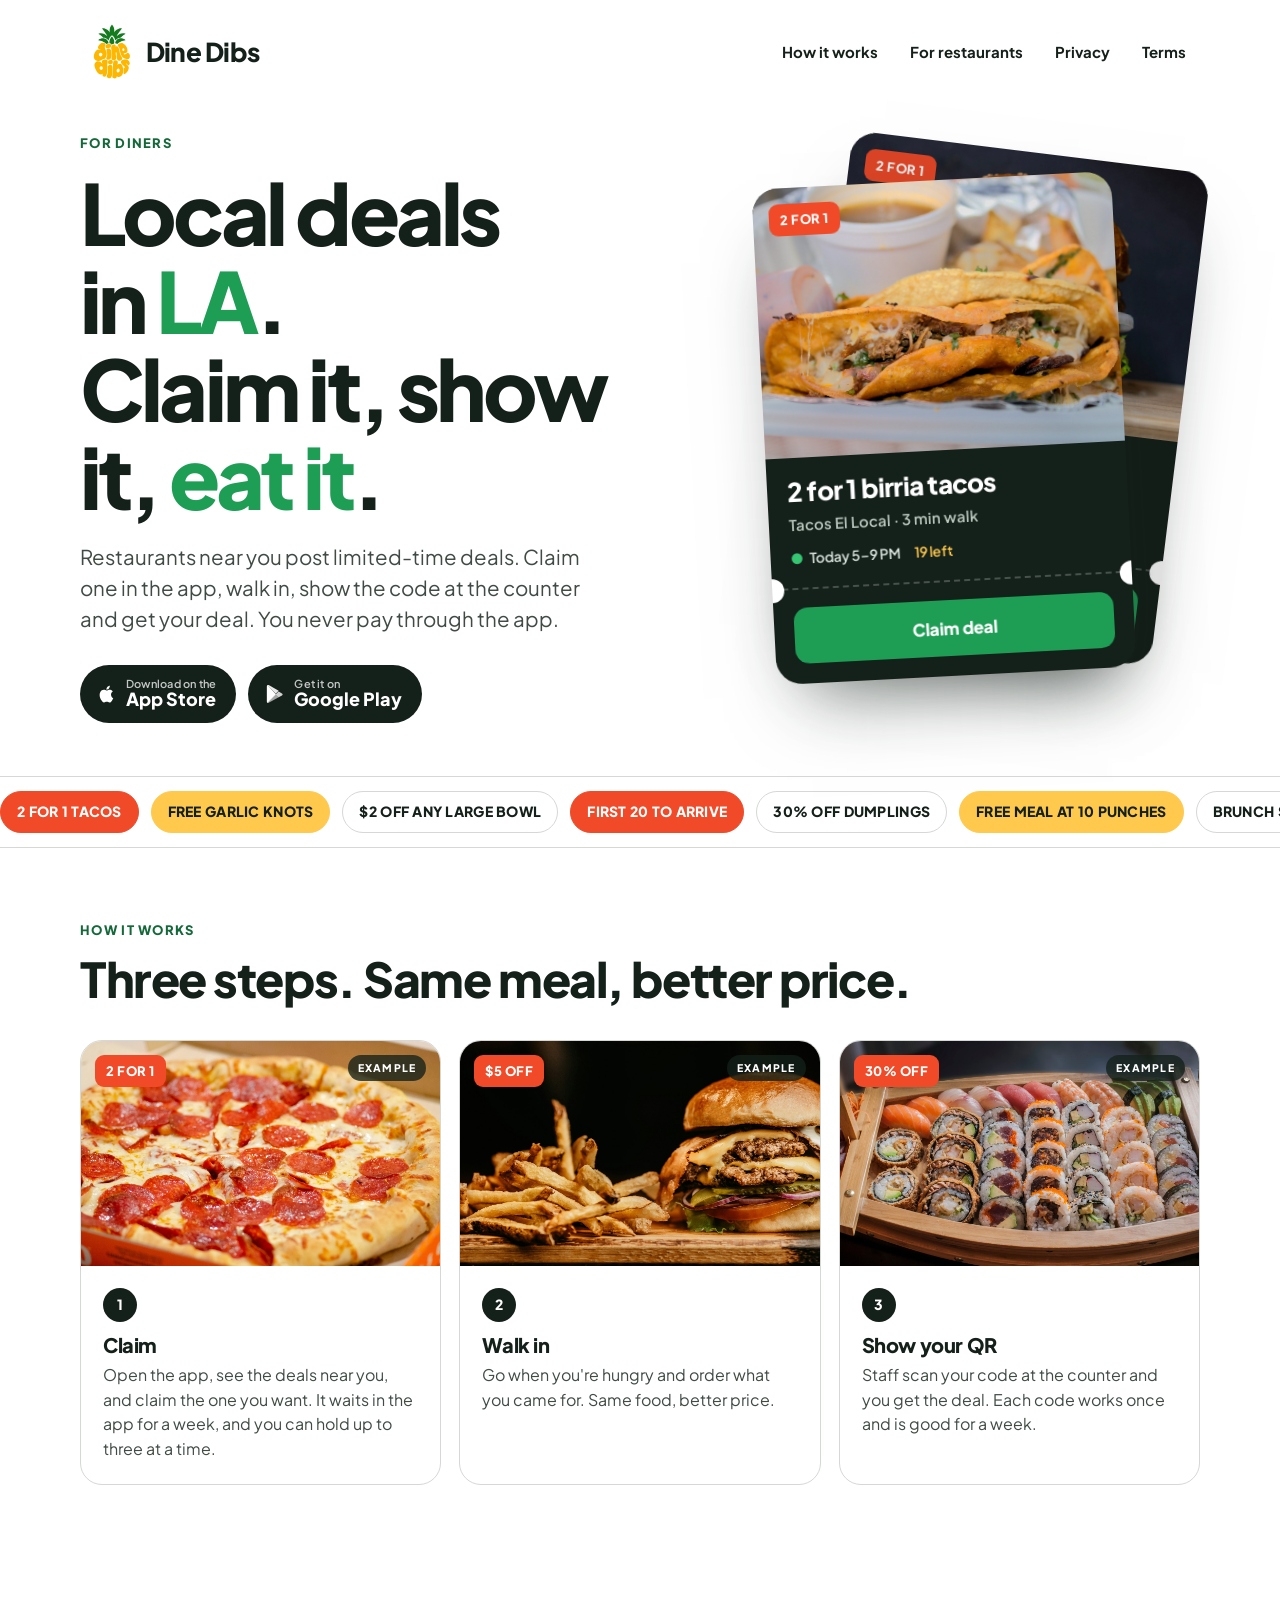
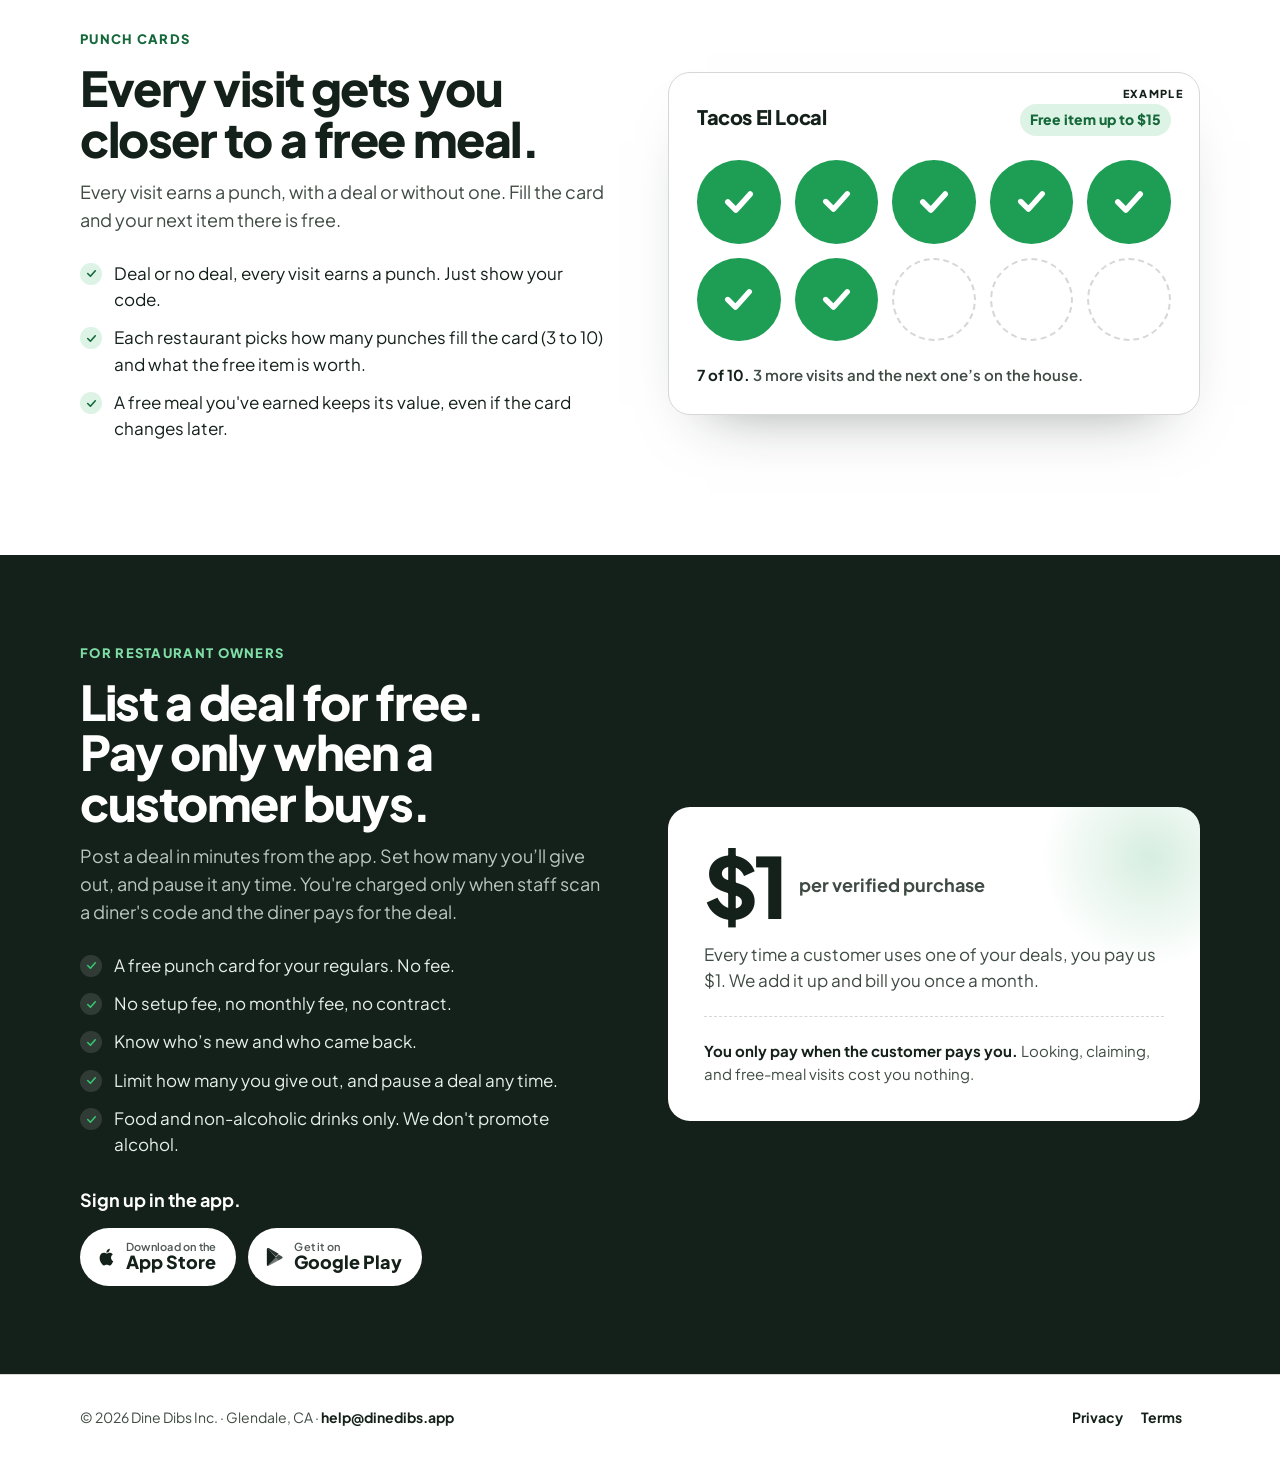
==== index.html @ c394973e "Site from dinedibs/dinedibs@e1b4da8" ====
<!doctype html>
<html lang="en">
<head>
<meta charset="utf-8">
<meta name="viewport" content="width=device-width, initial-scale=1">
<title>Dine Dibs · Local deals in Glendale</title>
<meta name="description" content="Dine Dibs shows limited-time deals from restaurants near you in Glendale, CA. Claim one, walk in, show your QR code. Free for diners; restaurants pay $1 per verified purchase.">
<link rel="icon" href="favicon.png" type="image/png">
<link rel="icon" href="dinedibs.svg" type="image/svg+xml">
<meta property="og:title" content="Dine Dibs · Local deals in Glendale">
<meta property="og:description" content="Claim it. Show it. Eat it. Local restaurant deals in Glendale, CA.">
<meta property="og:url" content="https://dinedibs.app/">
<meta property="og:image" content="https://dinedibs.app/img/birria-tacos.jpg">
<link rel="preconnect" href="https://fonts.googleapis.com">
<link rel="preconnect" href="https://fonts.gstatic.com" crossorigin>
<link rel="stylesheet" href="https://fonts.googleapis.com/css2?family=Plus+Jakarta+Sans:wght@400;600;700;800&display=swap">
<link rel="stylesheet" href="style.css">
</head>
<body>
<header class="wrap top">
  <a class="logo" href="/"><img src="dinedibs.svg" alt="" width="64" height="64">Dine Dibs</a>
  <nav class="nav">
    <a href="#how">How it works</a>
    <a href="#restaurants">For restaurants</a>
    <a href="privacy.html" class="legal-link">Privacy</a>
    <a href="terms.html" class="legal-link">Terms</a>
  </nav>
</header>

<main>
  <section class="wrap hero">
    <div>
      <div class="eyebrow">For diners</div>
      <h1>Local deals in <span class="la">LA</span>.<br><span class="tag">Claim it, show it, <span class="la">eat it</span>.</span></h1>
      <p class="lede">Restaurants near you post limited-time deals. Claim one in the app, walk in, show the code at the counter and get your deal. You never pay through the app.</p>
      <div class="cta">
        <!-- TODO: point these at the App Store and Google Play listings once they are live. -->
        <a class="btn dark store" href="#" aria-label="Download on the App Store"><svg viewBox="0 0 24 24" width="22" height="22" fill="currentColor" aria-hidden="true"><path d="M16.37 12.7c0-2.3 1.88-3.4 1.97-3.46-1.07-1.57-2.74-1.78-3.33-1.8-1.42-.15-2.77.83-3.49.83-.72 0-1.83-.81-3-.79-1.55.02-2.97.9-3.77 2.28-1.61 2.79-.41 6.92 1.16 9.19.77 1.11 1.68 2.36 2.87 2.31 1.15-.05 1.59-.75 2.98-.75s1.78.75 3 .72c1.24-.02 2.03-1.13 2.79-2.25.88-1.29 1.24-2.54 1.26-2.6-.03-.01-2.42-.93-2.44-3.68zM14.08 5.95c.63-.77 1.06-1.84.94-2.9-.91.04-2.02.61-2.67 1.37-.58.68-1.1 1.77-.96 2.81 1.02.08 2.05-.52 2.69-1.28z"/></svg><span><small>Download on the</small>App Store</span></a>
        <a class="btn dark store" href="#" aria-label="Get it on Google Play"><svg viewBox="0 0 24 24" width="22" height="22" fill="currentColor" aria-hidden="true"><path d="M3.6 2.4c-.3.3-.5.8-.5 1.4v16.4c0 .6.2 1.1.5 1.4l.1.1 9.2-9.2v-.2L3.7 2.3l-.1.1z"/><path d="M15.9 15.6l-3.1-3.1v-.2l3.1-3.1.1.1 3.6 2.1c1 .6 1 1.5 0 2.1l-3.6 2.1h-.1z" opacity=".8"/><path d="M16 15.5l-3.2-3.2-9.2 9.2c.3.4.9.4 1.5.1L16 15.5z" opacity=".6"/><path d="M16 8.5L5.1 2.3c-.6-.3-1.2-.3-1.5.1l9.2 9.2L16 8.5z" opacity=".9"/></svg><span><small>Get it on</small>Google Play</span></a>
      </div>
    </div>

    <div class="stack" aria-hidden="true">
      <div class="ticket back">
        <div class="art"><img src="img/burger-tall.jpg" alt=""><span class="badge">2 FOR 1</span></div>
        <div class="body">
          <div class="title">2 for 1 burgers</div>
          <div class="sub">The Burger Spot · 1 min walk</div>
          <div class="meta"><span class="live">Until 3 PM</span></div>
        </div>
        <div class="tear"></div>
        <span class="claim">Claim deal</span>
      </div>
      <div class="ticket front">
        <div class="art"><img src="img/birria-tacos.jpg" alt=""><span class="badge">2 FOR 1</span></div>
        <div class="body">
          <div class="title">2 for 1 birria tacos</div>
          <div class="sub">Tacos El Local · 3 min walk</div>
          <div class="meta"><span class="live">Today 5–9 PM</span><span class="left">19 left</span></div>
        </div>
        <div class="tear"></div>
        <span class="claim">Claim deal</span>
      </div>
    </div>
  </section>

  <div class="marquee" aria-hidden="true">
    <div class="track">
      <div class="set"><span class="hot">2 FOR 1 TACOS</span><span class="free">FREE GARLIC KNOTS</span><span>$2 OFF ANY LARGE BOWL</span><span class="hot">FIRST 20 TO ARRIVE</span><span>30% OFF DUMPLINGS</span><span class="free">FREE MEAL AT 10 PUNCHES</span><span>BRUNCH SPECIAL, 11–2</span><span class="hot">$5 OFF STEAK FRITES</span></div>
      <div class="set" aria-hidden="true"><span class="hot">2 FOR 1 TACOS</span><span class="free">FREE GARLIC KNOTS</span><span>$2 OFF ANY LARGE BOWL</span><span class="hot">FIRST 20 TO ARRIVE</span><span>30% OFF DUMPLINGS</span><span class="free">FREE MEAL AT 10 PUNCHES</span><span>BRUNCH SPECIAL, 11–2</span><span class="hot">$5 OFF STEAK FRITES</span></div>
      <div class="set" aria-hidden="true"><span class="hot">2 FOR 1 TACOS</span><span class="free">FREE GARLIC KNOTS</span><span>$2 OFF ANY LARGE BOWL</span><span class="hot">FIRST 20 TO ARRIVE</span><span>30% OFF DUMPLINGS</span><span class="free">FREE MEAL AT 10 PUNCHES</span><span>BRUNCH SPECIAL, 11–2</span><span class="hot">$5 OFF STEAK FRITES</span></div>
      <div class="set" aria-hidden="true"><span class="hot">2 FOR 1 TACOS</span><span class="free">FREE GARLIC KNOTS</span><span>$2 OFF ANY LARGE BOWL</span><span class="hot">FIRST 20 TO ARRIVE</span><span>30% OFF DUMPLINGS</span><span class="free">FREE MEAL AT 10 PUNCHES</span><span>BRUNCH SPECIAL, 11–2</span><span class="hot">$5 OFF STEAK FRITES</span></div>
      <div class="set" aria-hidden="true"><span class="hot">2 FOR 1 TACOS</span><span class="free">FREE GARLIC KNOTS</span><span>$2 OFF ANY LARGE BOWL</span><span class="hot">FIRST 20 TO ARRIVE</span><span>30% OFF DUMPLINGS</span><span class="free">FREE MEAL AT 10 PUNCHES</span><span>BRUNCH SPECIAL, 11–2</span><span class="hot">$5 OFF STEAK FRITES</span></div>
      <div class="set" aria-hidden="true"><span class="hot">2 FOR 1 TACOS</span><span class="free">FREE GARLIC KNOTS</span><span>$2 OFF ANY LARGE BOWL</span><span class="hot">FIRST 20 TO ARRIVE</span><span>30% OFF DUMPLINGS</span><span class="free">FREE MEAL AT 10 PUNCHES</span><span>BRUNCH SPECIAL, 11–2</span><span class="hot">$5 OFF STEAK FRITES</span></div>
    </div>
  </div>

  <section id="how">
    <div class="wrap">
      <div class="eyebrow">How it works</div>
      <h2>Three steps. Same meal, better price.</h2>
      <div class="steps">
        <div class="step"><div class="art"><img src="img/pizza-pepperoni.jpg" alt="Pepperoni pizza"><span class="badge">2 FOR 1</span><span class="example">Example</span></div><div class="in"><span class="n">1</span><h3>Claim</h3><p>Open the app, see the deals near you, and claim the one you want. It waits in the app for a week, and you can hold up to three at a time.</p></div></div>
        <div class="step"><div class="art"><img src="img/burger-fries.jpg" alt="Double cheeseburger and fries"><span class="badge">$5 OFF</span><span class="example">Example</span></div><div class="in"><span class="n">2</span><h3>Walk in</h3><p>Go when you're hungry and order what you came for. Same food, better price.</p></div></div>
        <div class="step"><div class="art"><img src="img/sushi-boat.jpg" alt="Sushi boat"><span class="badge">30% OFF</span><span class="example">Example</span></div><div class="in"><span class="n">3</span><h3>Show your QR</h3><p>Staff scan your code at the counter and you get the deal. Each code works once and is good for a week.</p></div></div>
      </div>
    </div>
  </section>

  <section>
    <div class="wrap split">
      <div>
        <div class="eyebrow">Punch cards</div>
        <h2>Every visit gets you closer to a free meal.</h2>
        <p class="sub">Every visit earns a punch, with a deal or without one. Fill the card and your next item there is free.</p>
        <ul class="facts">
          <li>Deal or no deal, every visit earns a punch. Just show your code.</li>
          <li>Each restaurant picks how many punches fill the card (3 to 10) and what the free item is worth.</li>
          <li>A free meal you've earned keeps its value, even if the card changes later.</li>
        </ul>
      </div>
      <div class="card" aria-hidden="true">
        <div class="example">Example</div>
        <div class="head"><span class="name">Tacos El Local</span><span class="val">Free item up to $15</span></div>
        <div class="dots"><i class="on"></i><i class="on"></i><i class="on"></i><i class="on"></i><i class="on"></i><i class="on"></i><i class="on"></i><i></i><i></i><i></i></div>
        <div class="foot"><b>7 of 10.</b> 3 more visits and the next one’s on the house.</div>
      </div>
    </div>
  </section>

  <section id="restaurants" class="biz">
    <div class="wrap split">
      <div>
        <div class="eyebrow">For restaurant owners</div>
        <h2>List a deal for free. Pay only when a customer buys.</h2>
        <p class="sub">Post a deal in minutes from the app. Set how many you’ll give out, and pause it any time. You're charged only when staff scan a diner's code and the diner pays for the deal.</p>
        <ul class="facts">
          <li>A free punch card for your regulars. No fee.</li>
          <li>No setup fee, no monthly fee, no contract.</li>
          <li>Know who’s new and who came back.</li>
          <li>Limit how many you give out, and pause a deal any time.</li>
          <li>Food and non-alcoholic drinks only. We don't promote alcohol.</li>
        </ul>
        <p class="sub" style="margin-top:28px;font-weight:700;color:#fff">Sign up in the app.</p>
        <div class="cta" style="margin-top:14px;display:flex;gap:12px;flex-wrap:wrap">
          <!-- TODO: same store links as the hero once the listings are live. -->
          <a class="btn store light" href="#" aria-label="Download on the App Store"><svg viewBox="0 0 24 24" width="22" height="22" fill="currentColor" aria-hidden="true"><path d="M16.37 12.7c0-2.3 1.88-3.4 1.97-3.46-1.07-1.57-2.74-1.78-3.33-1.8-1.42-.15-2.77.83-3.49.83-.72 0-1.83-.81-3-.79-1.55.02-2.97.9-3.77 2.28-1.61 2.79-.41 6.92 1.16 9.19.77 1.11 1.68 2.36 2.87 2.31 1.15-.05 1.59-.75 2.98-.75s1.78.75 3 .72c1.24-.02 2.03-1.13 2.79-2.25.88-1.29 1.24-2.54 1.26-2.6-.03-.01-2.42-.93-2.44-3.68zM14.08 5.95c.63-.77 1.06-1.84.94-2.9-.91.04-2.02.61-2.67 1.37-.58.68-1.1 1.77-.96 2.81 1.02.08 2.05-.52 2.69-1.28z"/></svg><span><small>Download on the</small>App Store</span></a>
          <a class="btn store light" href="#" aria-label="Get it on Google Play"><svg viewBox="0 0 24 24" width="22" height="22" fill="currentColor" aria-hidden="true"><path d="M3.6 2.4c-.3.3-.5.8-.5 1.4v16.4c0 .6.2 1.1.5 1.4l.1.1 9.2-9.2v-.2L3.7 2.3l-.1.1z"/><path d="M15.9 15.6l-3.1-3.1v-.2l3.1-3.1.1.1 3.6 2.1c1 .6 1 1.5 0 2.1l-3.6 2.1h-.1z" opacity=".8"/><path d="M16 15.5l-3.2-3.2-9.2 9.2c.3.4.9.4 1.5.1L16 15.5z" opacity=".6"/><path d="M16 8.5L5.1 2.3c-.6-.3-1.2-.3-1.5.1l9.2 9.2L16 8.5z" opacity=".9"/></svg><span><small>Get it on</small>Google Play</span></a>
        </div>
      </div>
      <div class="price">
        <div class="big"><span>$1</span><small>per verified purchase</small></div>
        <p>Every time a customer uses one of your deals, you pay us $1. We add it up and bill you once a month.</p>
        <div class="free"><b>You only pay when the customer pays you.</b> Looking, claiming, and free-meal visits cost you nothing.</div>
      </div>
    </div>
  </section>
</main>

<footer>
  <div class="wrap row">
    <div>© 2026 Dine Dibs Inc. · Glendale, CA · <a href="mailto:help@dinedibs.app" style="margin:0">help@dinedibs.app</a></div>
    <div><a href="privacy.html">Privacy</a><a href="terms.html">Terms</a></div>
  </div>
</footer>
</body>
</html>
---- style.css ----
/* Dine Dibs website. Same tokens as the app (prototype.html): green brand, mint background, Plus Jakarta Sans.
   Signature pieces from the app: the dark deal ticket with its tear line, and punch dots. */
:root {
  --bg: #FFFFFF; --card: #FFFFFF; --ink: #14201A; --muted: #3F4B44; --line: #D5D8D5;
  --tint: #F1F2F1; --brand: #1E9E55; --brand-deep: #167A41; --brand-soft: #DDF3E5; --brand-text: #14683A;
  --coral: #F04A28; --yellow: #FFC94D; --dark: #14201A; --dark-2: #1D2B23;
  --radius: 22px;
  --font: "Plus Jakarta Sans", system-ui, -apple-system, "Segoe UI", Roboto, sans-serif;
}
* { box-sizing: border-box; }
html { color-scheme: light; scroll-behavior: smooth; overflow-x: clip; }
body { margin: 0; background: var(--bg); color: var(--ink); font-family: var(--font); font-size: 17px; line-height: 1.55; -webkit-font-smoothing: antialiased; overflow-x: hidden; font-variant-ligatures: none; }
a { color: var(--brand-text); text-decoration-thickness: 1px; text-underline-offset: 3px; }
h1, h2, h3 { line-height: 1.05; letter-spacing: -0.03em; text-wrap: balance; margin: 0; }
h1 { font-size: clamp(44px, 7.2vw, 84px); font-weight: 800; letter-spacing: -0.045em; }
h2 { font-size: clamp(30px, 4.4vw, 48px); font-weight: 800; }
h3 { font-size: 20px; font-weight: 800; letter-spacing: -0.02em; }
p { margin: 0; }
img { max-width: 100%; display: block; }
.wrap { width: min(1120px, 100% - 40px); margin-inline: auto; }
.wrap.narrow { width: min(720px, 100% - 40px); }

/* header */
.top { display: flex; align-items: center; justify-content: space-between; gap: 16px; padding-block: 20px; }
.logo { display: inline-flex; align-items: center; gap: 2px; color: var(--ink); text-decoration: none; font-weight: 800; font-size: 26px; letter-spacing: -0.03em; }
.logo img { width: 64px; height: 64px; }
.nav { display: flex; gap: 4px; flex-wrap: wrap; }
.nav a { color: var(--ink); text-decoration: none; font-weight: 700; font-size: 15px; padding: 10px 14px; border-radius: 999px; }
.nav a:hover { background: var(--tint); }

/* buttons */
.btn { display: inline-flex; align-items: center; justify-content: center; gap: 8px; min-height: 54px; padding: 0 24px; border-radius: 999px; font-weight: 800; font-size: 16px; text-decoration: none; border: 0; cursor: pointer; transition: transform .15s ease, background .15s ease; }
.btn:hover { transform: translateY(-1px); }
.btn.primary { background: var(--brand); color: #fff; }
.btn.primary:hover { background: var(--brand-deep); }
.btn.dark { background: var(--dark); color: #fff; }
.btn.ghost { background: var(--card); color: var(--ink); border: 1.5px solid var(--line); }
.badge { display: inline-block; padding: 6px 11px; border-radius: 9px; background: var(--coral); color: #fff; font-weight: 800; font-size: 13px; letter-spacing: 0.04em; }

/* hero */
.hero { display: grid; grid-template-columns: 1.05fr 0.95fr; gap: 40px; align-items: center; padding-block: 24px 24px; }
.hero h1 .la { position: relative; display: inline-block; color: var(--brand); }
.hero .lede { font-size: clamp(18px, 1.6vw, 21px); color: var(--muted); max-width: 32rem; margin-top: 22px; line-height: 1.5; }
.hero .cta { display: flex; gap: 12px; flex-wrap: wrap; margin-top: 30px; align-items: center; }
.btn.store { padding: 0 20px 0 16px; min-height: 58px; text-align: left; line-height: 1.05; }
.btn.store small { display: block; font-size: 11px; font-weight: 600; opacity: .75; letter-spacing: .02em; }
.btn.store span { font-size: 18px; }
.btn.store, .btn.store:hover, .btn.store:active { transform: none; transition: none; }
.btn.store.light { background: #fff; color: var(--ink); }

/* ticket stack: the app's deal ticket, drawn in HTML */
.stack { position: relative; height: 600px; }
.ticket { position: absolute; width: min(360px, 88%); background: var(--dark); color: #fff; border-radius: 26px; overflow: hidden; box-shadow: 0 40px 70px -30px rgba(20,32,26,.55); transform: rotate(var(--rot, 0deg)); transition: transform .35s ease; }
.ticket.front { left: 50%; top: 50%; translate: -50% -50%; --rot: -3deg; z-index: 2; }
.ticket.back { left: 50%; top: 50%; translate: -34% -56%; --rot: 7deg; z-index: 1; filter: brightness(.9); }
.stack:hover .ticket.front { transform: rotate(-1deg) scale(1.02); }
.ticket .art { aspect-ratio: 4 / 3; position: relative; }
.ticket .art img { width: 100%; height: 100%; object-fit: cover; }
.ticket .art .badge { position: absolute; left: 16px; top: 16px; }
.ticket .body { padding: 20px 20px 0; }
.ticket .title { font-size: 26px; font-weight: 800; letter-spacing: -0.03em; line-height: 1.1; }
.ticket .sub { color: #B9C7BE; margin-top: 6px; font-size: 15px; font-weight: 600; }
.ticket .meta { display: flex; gap: 14px; margin-top: 12px; font-size: 14px; color: #D9E3DC; font-weight: 600; }
.ticket .meta .live::before { content: "●"; color: #36C572; margin-right: 6px; }
.ticket .meta .left { color: var(--yellow); }
.tear { position: relative; height: 0; border-top: 2px dashed rgba(255,255,255,.22); margin: 18px 0 0; }
.tear::before, .tear::after { content: ""; position: absolute; top: -12px; width: 24px; height: 24px; border-radius: 50%; background: var(--bg); }
.tear::before { left: -12px; } .tear::after { right: -12px; }
.ticket .claim { margin: 18px 20px 20px; display: block; text-align: center; background: var(--brand); color: #fff; border-radius: 14px; padding: 15px; font-weight: 800; font-size: 17px; }

/* marquee of real deal shapes */
.marquee { overflow: hidden; border-block: 1.5px solid var(--line); padding-block: 14px; margin-top: 24px; }
.marquee .track { display: flex; width: max-content; animation: slide 36s linear infinite; }
.marquee .set { display: flex; gap: 12px; padding-right: 12px; }
.marquee span { white-space: nowrap; padding: 9px 16px; border-radius: 999px; font-weight: 800; font-size: 14px; letter-spacing: 0.02em; background: var(--card); border: 1.5px solid var(--line); }
.marquee span.hot { background: var(--coral); color: #fff; border-color: var(--coral); }
.marquee span.free { background: var(--yellow); border-color: var(--yellow); }
@keyframes slide { to { transform: translateX(-16.6667%); } } /* six identical sets: one set's width per loop */
@media (prefers-reduced-motion: reduce) { .marquee .track { animation: none; } .ticket, .btn { transition: none; } }

main { overflow-x: clip; }

/* sections */
section { padding-block: 72px; }
.eyebrow { color: var(--brand-text); font-weight: 800; font-size: 13px; letter-spacing: 0.1em; text-transform: uppercase; margin-bottom: 14px; }
.sub { color: var(--muted); font-size: 18px; margin-top: 14px; max-width: 40rem; }
.steps { display: grid; grid-template-columns: repeat(3, 1fr); gap: 18px; margin-top: 36px; }
.step { background: var(--card); border-radius: var(--radius); overflow: hidden; border: 1.5px solid var(--line); }
.step .art { position: relative; }
.step img { aspect-ratio: 16 / 10; width: 100%; object-fit: cover; }
.step .art .badge { position: absolute; left: 14px; top: 14px; }
.step .art .example { position: absolute; right: 14px; top: 14px; padding: 5px 10px; border-radius: 999px; background: rgba(20,32,26,.78); color: #fff; font-size: 10.5px; font-weight: 800; letter-spacing: 0.12em; text-transform: uppercase; }
.step .in { padding: 22px; }
.step .n { display: inline-grid; place-items: center; width: 34px; height: 34px; border-radius: 50%; background: var(--dark); color: #fff; font-weight: 800; font-size: 14px; margin-bottom: 12px; }
.step p { color: var(--muted); margin-top: 8px; font-size: 16px; }

/* punch card */
.split { display: grid; grid-template-columns: 1fr 1fr; gap: 56px; align-items: center; }
.facts { display: grid; gap: 12px; margin-top: 26px; padding: 0; list-style: none; }
.facts li { display: flex; gap: 12px; align-items: flex-start; font-size: 17px; }
.facts li::before { content: ""; flex: 0 0 auto; width: 22px; height: 22px; margin-top: 3px; border-radius: 50%; background: var(--brand-soft) url("data:image/svg+xml,%3Csvg xmlns='http://www.w3.org/2000/svg' viewBox='0 0 24 24' fill='none' stroke='%2314683A' stroke-width='3' stroke-linecap='round' stroke-linejoin='round'%3E%3Cpath d='M5 12l5 5L19 7'/%3E%3C/svg%3E") center/13px no-repeat; }
.card { background: var(--card); border-radius: var(--radius); padding: 28px; border: 1.5px solid var(--line); box-shadow: 0 30px 60px -40px rgba(20,32,26,.5); }
.card { position: relative; }
.card .example { position: absolute; top: 12px; right: 16px; font-size: 11px; font-weight: 800; letter-spacing: 0.12em; text-transform: uppercase; color: var(--ink); }
.card .head { display: flex; justify-content: space-between; align-items: baseline; gap: 12px; }
.card .name { font-weight: 800; font-size: 20px; letter-spacing: -0.02em; }
.card .val { font-weight: 800; color: var(--brand-text); font-size: 14px; background: var(--brand-soft); padding: 5px 10px; border-radius: 999px; white-space: nowrap; }
.dots { display: grid; grid-template-columns: repeat(5, 1fr); gap: 14px; margin-top: 24px; }
.dots i { aspect-ratio: 1; border-radius: 50%; border: 2.5px dashed var(--line); display: grid; place-items: center; }
.dots i.on { background: var(--brand); border: 0; }
.dots i.on::after { content: ""; width: 45%; height: 45%; background: url("data:image/svg+xml,%3Csvg xmlns='http://www.w3.org/2000/svg' viewBox='0 0 24 24' fill='none' stroke='white' stroke-width='3.5' stroke-linecap='round' stroke-linejoin='round'%3E%3Cpath d='M5 12l5 5L19 7'/%3E%3C/svg%3E") center/contain no-repeat; }
.card .foot { margin-top: 22px; color: var(--muted); font-weight: 600; font-size: 15px; }
.card .foot b { color: var(--ink); }

/* restaurants: its own dark band so owners can tell it apart from the diner half */
.biz { background: var(--dark); color: #fff; margin-top: 24px; padding-block: 88px; }
.biz .eyebrow { color: #7EDCA5; }
.biz .sub { color: #B9C7BE; }
.biz .facts li { color: #E6EEE8; }
.biz .facts li::before { background-color: rgba(255,255,255,.12); background-image: url("data:image/svg+xml,%3Csvg xmlns='http://www.w3.org/2000/svg' viewBox='0 0 24 24' fill='none' stroke='%2336C572' stroke-width='3' stroke-linecap='round' stroke-linejoin='round'%3E%3Cpath d='M5 12l5 5L19 7'/%3E%3C/svg%3E"); }
.biz .price { background: var(--card); color: var(--ink); }
.biz .price p { color: var(--muted); }
.biz .price .big small { color: var(--muted); }
.biz .price .free { border-top-color: var(--line); color: var(--muted); }
.biz .price .free b { color: var(--ink); }
.biz .price::after { background: radial-gradient(circle, rgba(30,158,85,.18), transparent 70%); }
.price { background: var(--dark); color: #fff; border-radius: var(--radius); padding: 36px; position: relative; overflow: hidden; }
.price::after { content: ""; position: absolute; right: -60px; top: -60px; width: 220px; height: 220px; border-radius: 50%; background: radial-gradient(circle, rgba(54,197,114,.35), transparent 70%); }
.price .big { display: flex; align-items: center; gap: 14px; flex-wrap: nowrap; }
.price .big span { font-size: 84px; font-weight: 800; letter-spacing: -0.05em; line-height: 1; }
.price .big small { font-size: 18px; font-weight: 700; color: #B9C7BE; letter-spacing: 0; white-space: nowrap; }
.price p { color: #D9E3DC; margin-top: 14px; font-size: 17px; }
.price .free { margin-top: 22px; padding-top: 22px; border-top: 1px dashed rgba(255,255,255,.2); font-size: 15px; color: #B9C7BE; }
.price .free b { color: #fff; }

/* footer */
footer { border-top: 1.5px solid var(--line); padding-block: 32px 48px; color: var(--muted); font-size: 14px; }
footer .row { display: flex; justify-content: space-between; gap: 16px; flex-wrap: wrap; align-items: center; }
footer a { color: var(--ink); text-decoration: none; font-weight: 700; margin-right: 18px; }
footer a:hover { text-decoration: underline; }

/* legal pages */
.legal { padding-block: 32px 72px; }
.legal h1 { font-size: clamp(34px, 5vw, 48px); letter-spacing: -0.03em; }
.legal .updated { color: var(--muted); margin-top: 10px; font-size: 15px; font-weight: 600; }
.legal .intro { margin-top: 18px; color: var(--muted); font-size: 17px; }
.legal h2 { font-size: 23px; margin-top: 44px; }
.legal h2 + p, .legal p + p { margin-top: 12px; }
.legal .rules { margin-top: 56px; padding-top: 32px; border-top: 1.5px solid var(--line); }
.legal .rules h2:first-child { margin-top: 0; }
.legal .rules h3 { margin-top: 28px; }
.legal .rules h3 + p { margin-top: 8px; }
.legal p { max-width: 68ch; }

@media (max-width: 860px) {
  .hero { grid-template-columns: 1fr; gap: 28px; padding-block: 16px 8px; }
  /* phones: one straight ticket, no stack */
  .stack { height: auto; }
  .ticket.back { display: none; }
  .ticket.front { position: static; translate: none; --rot: 0deg; width: 100%; max-width: 380px; margin: 0 auto; }
  .stack:hover .ticket.front { transform: none; }
  .card .head { flex-wrap: wrap; }
  .card .val { order: 2; }
  .steps, .split { grid-template-columns: 1fr; }
  .split { gap: 36px; }
  .card { transform: none; }
  .top { flex-direction: column; align-items: flex-start; }
  .nav { flex-wrap: nowrap; }
  .hero h1 { font-size: clamp(34px, 10.5vw, 44px); }
  .hero h1 .tag { display: block; white-space: nowrap; font-size: 0.7em; margin-top: 0.12em; letter-spacing: -0.04em; }
  .nav .legal-link { display: none; } /* Privacy and Terms live in the footer on phones */
  .wrap { width: min(1120px, 100% - 32px); }
  section { padding-block: 52px; }
  .price .big { font-size: 64px; }
}
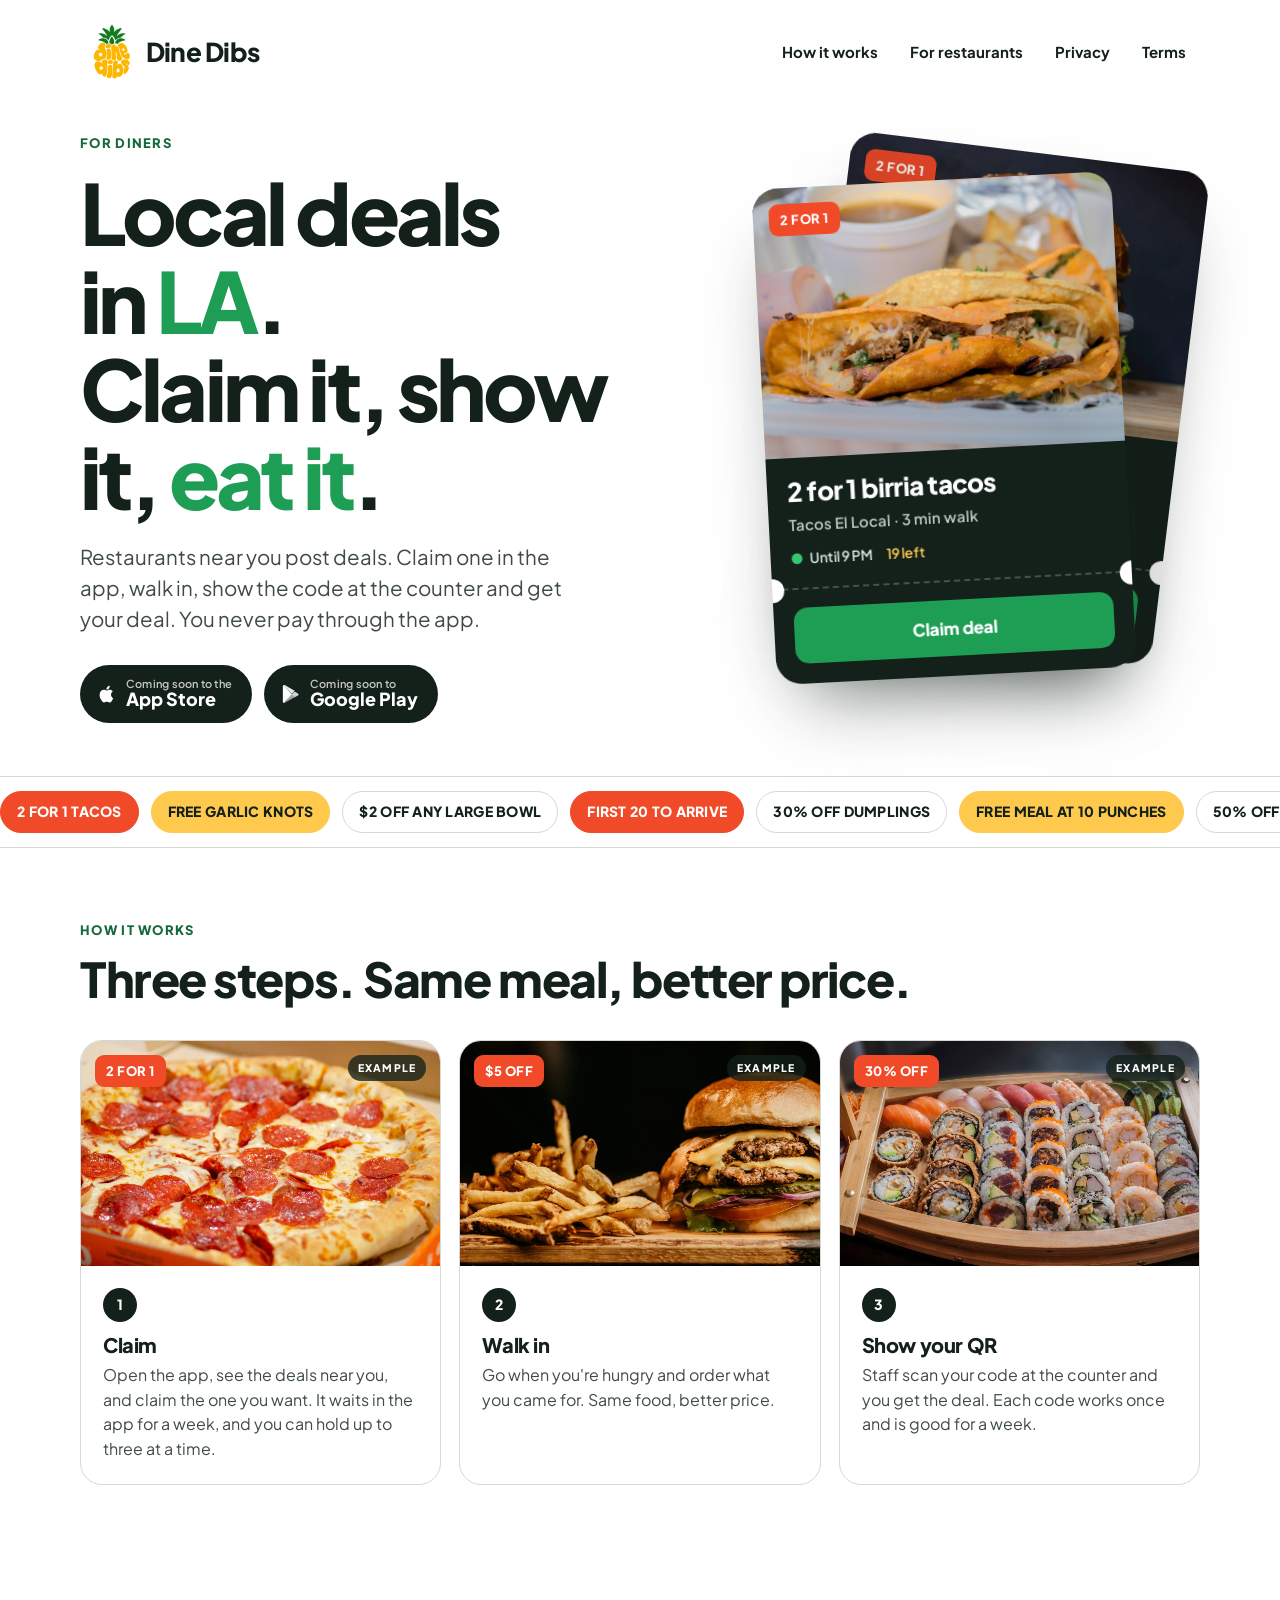
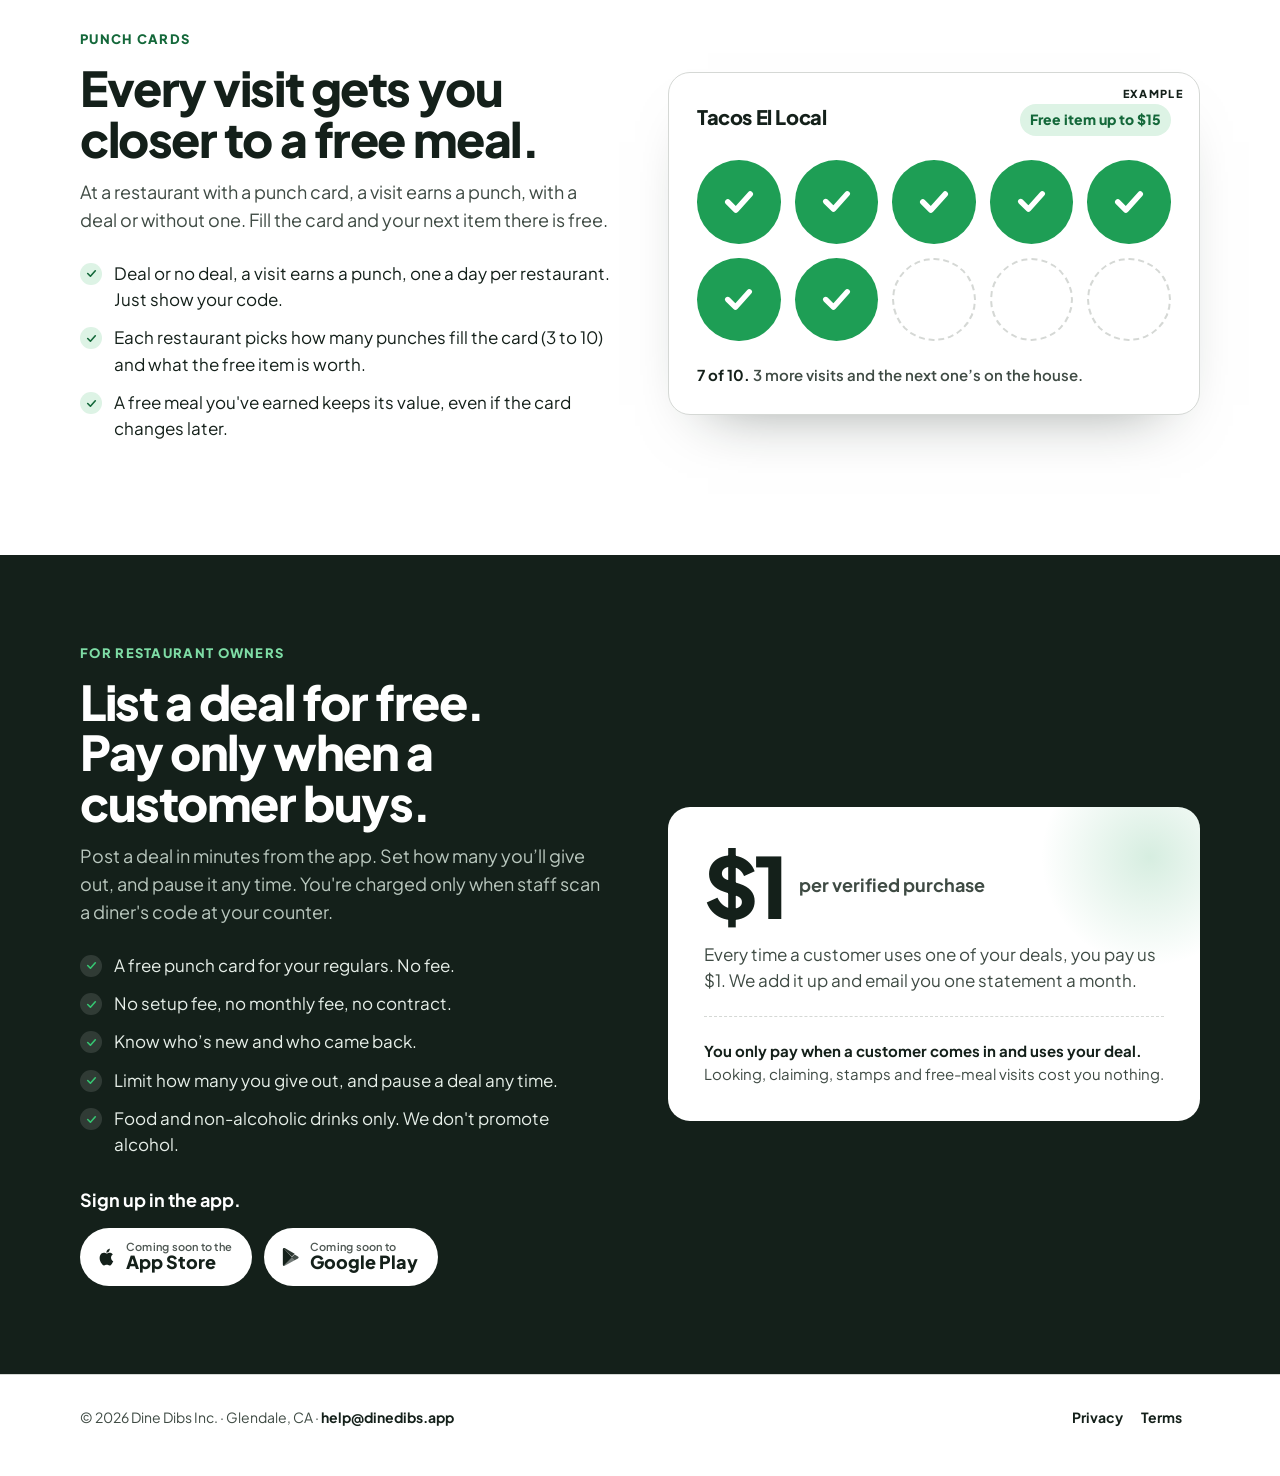
==== commit cc109dd6: "Site from dinedibs/dinedibs@732aae6" ====
--- a/index.html
+++ b/index.html
@@ -4,7 +4,7 @@
 <meta charset="utf-8">
 <meta name="viewport" content="width=device-width, initial-scale=1">
 <title>Dine Dibs · Local deals in Glendale</title>
-<meta name="description" content="Dine Dibs shows limited-time deals from restaurants near you in Glendale, CA. Claim one, walk in, show your QR code. Free for diners; restaurants pay $1 per verified purchase.">
+<meta name="description" content="Dine Dibs shows deals from restaurants near you in Glendale, CA. Claim one, walk in, show your QR code. Free for diners; restaurants pay $1 per verified purchase.">
 <link rel="icon" href="favicon.png" type="image/png">
 <link rel="icon" href="dinedibs.svg" type="image/svg+xml">
 <meta property="og:title" content="Dine Dibs · Local deals in Glendale">
@@ -32,11 +32,12 @@
     <div>
       <div class="eyebrow">For diners</div>
       <h1>Local deals in <span class="la">LA</span>.<br><span class="tag">Claim it, show it, <span class="la">eat it</span>.</span></h1>
-      <p class="lede">Restaurants near you post limited-time deals. Claim one in the app, walk in, show the code at the counter and get your deal. You never pay through the app.</p>
+      <p class="lede">Restaurants near you post deals. Claim one in the app, walk in, show the code at the counter and get your deal. You never pay through the app.</p>
       <div class="cta">
-        <!-- TODO: point these at the App Store and Google Play listings once they are live. -->
-        <a class="btn dark store" href="#" aria-label="Download on the App Store"><svg viewBox="0 0 24 24" width="22" height="22" fill="currentColor" aria-hidden="true"><path d="M16.37 12.7c0-2.3 1.88-3.4 1.97-3.46-1.07-1.57-2.74-1.78-3.33-1.8-1.42-.15-2.77.83-3.49.83-.72 0-1.83-.81-3-.79-1.55.02-2.97.9-3.77 2.28-1.61 2.79-.41 6.92 1.16 9.19.77 1.11 1.68 2.36 2.87 2.31 1.15-.05 1.59-.75 2.98-.75s1.78.75 3 .72c1.24-.02 2.03-1.13 2.79-2.25.88-1.29 1.24-2.54 1.26-2.6-.03-.01-2.42-.93-2.44-3.68zM14.08 5.95c.63-.77 1.06-1.84.94-2.9-.91.04-2.02.61-2.67 1.37-.58.68-1.1 1.77-.96 2.81 1.02.08 2.05-.52 2.69-1.28z"/></svg><span><small>Download on the</small>App Store</span></a>
-        <a class="btn dark store" href="#" aria-label="Get it on Google Play"><svg viewBox="0 0 24 24" width="22" height="22" fill="currentColor" aria-hidden="true"><path d="M3.6 2.4c-.3.3-.5.8-.5 1.4v16.4c0 .6.2 1.1.5 1.4l.1.1 9.2-9.2v-.2L3.7 2.3l-.1.1z"/><path d="M15.9 15.6l-3.1-3.1v-.2l3.1-3.1.1.1 3.6 2.1c1 .6 1 1.5 0 2.1l-3.6 2.1h-.1z" opacity=".8"/><path d="M16 15.5l-3.2-3.2-9.2 9.2c.3.4.9.4 1.5.1L16 15.5z" opacity=".6"/><path d="M16 8.5L5.1 2.3c-.6-.3-1.2-.3-1.5.1l9.2 9.2L16 8.5z" opacity=".9"/></svg><span><small>Get it on</small>Google Play</span></a>
+        <!-- Not links yet: the listings are not live. When they are, turn each <span class="… soon"> back into
+             <a href="…listing…"> and put the "Download on the" / "Get it on" wording back. -->
+        <span class="btn dark store soon" role="img" aria-label="Coming soon to the App Store"><svg viewBox="0 0 24 24" width="22" height="22" fill="currentColor" aria-hidden="true"><path d="M16.37 12.7c0-2.3 1.88-3.4 1.97-3.46-1.07-1.57-2.74-1.78-3.33-1.8-1.42-.15-2.77.83-3.49.83-.72 0-1.83-.81-3-.79-1.55.02-2.97.9-3.77 2.28-1.61 2.79-.41 6.92 1.16 9.19.77 1.11 1.68 2.36 2.87 2.31 1.15-.05 1.59-.75 2.98-.75s1.78.75 3 .72c1.24-.02 2.03-1.13 2.79-2.25.88-1.29 1.24-2.54 1.26-2.6-.03-.01-2.42-.93-2.44-3.68zM14.08 5.95c.63-.77 1.06-1.84.94-2.9-.91.04-2.02.61-2.67 1.37-.58.68-1.1 1.77-.96 2.81 1.02.08 2.05-.52 2.69-1.28z"/></svg><span><small>Coming soon to the</small>App Store</span></span>
+        <span class="btn dark store soon" role="img" aria-label="Coming soon to Google Play"><svg viewBox="0 0 24 24" width="22" height="22" fill="currentColor" aria-hidden="true"><path d="M3.6 2.4c-.3.3-.5.8-.5 1.4v16.4c0 .6.2 1.1.5 1.4l.1.1 9.2-9.2v-.2L3.7 2.3l-.1.1z"/><path d="M15.9 15.6l-3.1-3.1v-.2l3.1-3.1.1.1 3.6 2.1c1 .6 1 1.5 0 2.1l-3.6 2.1h-.1z" opacity=".8"/><path d="M16 15.5l-3.2-3.2-9.2 9.2c.3.4.9.4 1.5.1L16 15.5z" opacity=".6"/><path d="M16 8.5L5.1 2.3c-.6-.3-1.2-.3-1.5.1l9.2 9.2L16 8.5z" opacity=".9"/></svg><span><small>Coming soon to</small>Google Play</span></span>
       </div>
     </div>
 
@@ -56,7 +57,7 @@
         <div class="body">
           <div class="title">2 for 1 birria tacos</div>
           <div class="sub">Tacos El Local · 3 min walk</div>
-          <div class="meta"><span class="live">Today 5–9 PM</span><span class="left">19 left</span></div>
+          <div class="meta"><span class="live">Until 9 PM</span><span class="left">19 left</span></div>
         </div>
         <div class="tear"></div>
         <span class="claim">Claim deal</span>
@@ -66,12 +67,12 @@
 
   <div class="marquee" aria-hidden="true">
     <div class="track">
-      <div class="set"><span class="hot">2 FOR 1 TACOS</span><span class="free">FREE GARLIC KNOTS</span><span>$2 OFF ANY LARGE BOWL</span><span class="hot">FIRST 20 TO ARRIVE</span><span>30% OFF DUMPLINGS</span><span class="free">FREE MEAL AT 10 PUNCHES</span><span>BRUNCH SPECIAL, 11–2</span><span class="hot">$5 OFF STEAK FRITES</span></div>
-      <div class="set" aria-hidden="true"><span class="hot">2 FOR 1 TACOS</span><span class="free">FREE GARLIC KNOTS</span><span>$2 OFF ANY LARGE BOWL</span><span class="hot">FIRST 20 TO ARRIVE</span><span>30% OFF DUMPLINGS</span><span class="free">FREE MEAL AT 10 PUNCHES</span><span>BRUNCH SPECIAL, 11–2</span><span class="hot">$5 OFF STEAK FRITES</span></div>
-      <div class="set" aria-hidden="true"><span class="hot">2 FOR 1 TACOS</span><span class="free">FREE GARLIC KNOTS</span><span>$2 OFF ANY LARGE BOWL</span><span class="hot">FIRST 20 TO ARRIVE</span><span>30% OFF DUMPLINGS</span><span class="free">FREE MEAL AT 10 PUNCHES</span><span>BRUNCH SPECIAL, 11–2</span><span class="hot">$5 OFF STEAK FRITES</span></div>
-      <div class="set" aria-hidden="true"><span class="hot">2 FOR 1 TACOS</span><span class="free">FREE GARLIC KNOTS</span><span>$2 OFF ANY LARGE BOWL</span><span class="hot">FIRST 20 TO ARRIVE</span><span>30% OFF DUMPLINGS</span><span class="free">FREE MEAL AT 10 PUNCHES</span><span>BRUNCH SPECIAL, 11–2</span><span class="hot">$5 OFF STEAK FRITES</span></div>
-      <div class="set" aria-hidden="true"><span class="hot">2 FOR 1 TACOS</span><span class="free">FREE GARLIC KNOTS</span><span>$2 OFF ANY LARGE BOWL</span><span class="hot">FIRST 20 TO ARRIVE</span><span>30% OFF DUMPLINGS</span><span class="free">FREE MEAL AT 10 PUNCHES</span><span>BRUNCH SPECIAL, 11–2</span><span class="hot">$5 OFF STEAK FRITES</span></div>
-      <div class="set" aria-hidden="true"><span class="hot">2 FOR 1 TACOS</span><span class="free">FREE GARLIC KNOTS</span><span>$2 OFF ANY LARGE BOWL</span><span class="hot">FIRST 20 TO ARRIVE</span><span>30% OFF DUMPLINGS</span><span class="free">FREE MEAL AT 10 PUNCHES</span><span>BRUNCH SPECIAL, 11–2</span><span class="hot">$5 OFF STEAK FRITES</span></div>
+      <div class="set"><span class="hot">2 FOR 1 TACOS</span><span class="free">FREE GARLIC KNOTS</span><span>$2 OFF ANY LARGE BOWL</span><span class="hot">FIRST 20 TO ARRIVE</span><span>30% OFF DUMPLINGS</span><span class="free">FREE MEAL AT 10 PUNCHES</span><span>50% OFF BRUNCH</span><span class="hot">$5 OFF STEAK FRITES</span></div>
+      <div class="set" aria-hidden="true"><span class="hot">2 FOR 1 TACOS</span><span class="free">FREE GARLIC KNOTS</span><span>$2 OFF ANY LARGE BOWL</span><span class="hot">FIRST 20 TO ARRIVE</span><span>30% OFF DUMPLINGS</span><span class="free">FREE MEAL AT 10 PUNCHES</span><span>50% OFF BRUNCH</span><span class="hot">$5 OFF STEAK FRITES</span></div>
+      <div class="set" aria-hidden="true"><span class="hot">2 FOR 1 TACOS</span><span class="free">FREE GARLIC KNOTS</span><span>$2 OFF ANY LARGE BOWL</span><span class="hot">FIRST 20 TO ARRIVE</span><span>30% OFF DUMPLINGS</span><span class="free">FREE MEAL AT 10 PUNCHES</span><span>50% OFF BRUNCH</span><span class="hot">$5 OFF STEAK FRITES</span></div>
+      <div class="set" aria-hidden="true"><span class="hot">2 FOR 1 TACOS</span><span class="free">FREE GARLIC KNOTS</span><span>$2 OFF ANY LARGE BOWL</span><span class="hot">FIRST 20 TO ARRIVE</span><span>30% OFF DUMPLINGS</span><span class="free">FREE MEAL AT 10 PUNCHES</span><span>50% OFF BRUNCH</span><span class="hot">$5 OFF STEAK FRITES</span></div>
+      <div class="set" aria-hidden="true"><span class="hot">2 FOR 1 TACOS</span><span class="free">FREE GARLIC KNOTS</span><span>$2 OFF ANY LARGE BOWL</span><span class="hot">FIRST 20 TO ARRIVE</span><span>30% OFF DUMPLINGS</span><span class="free">FREE MEAL AT 10 PUNCHES</span><span>50% OFF BRUNCH</span><span class="hot">$5 OFF STEAK FRITES</span></div>
+      <div class="set" aria-hidden="true"><span class="hot">2 FOR 1 TACOS</span><span class="free">FREE GARLIC KNOTS</span><span>$2 OFF ANY LARGE BOWL</span><span class="hot">FIRST 20 TO ARRIVE</span><span>30% OFF DUMPLINGS</span><span class="free">FREE MEAL AT 10 PUNCHES</span><span>50% OFF BRUNCH</span><span class="hot">$5 OFF STEAK FRITES</span></div>
     </div>
   </div>
 
@@ -92,9 +93,9 @@
       <div>
         <div class="eyebrow">Punch cards</div>
         <h2>Every visit gets you closer to a free meal.</h2>
-        <p class="sub">Every visit earns a punch, with a deal or without one. Fill the card and your next item there is free.</p>
+        <p class="sub">At a restaurant with a punch card, a visit earns a punch, with a deal or without one. Fill the card and your next item there is free.</p>
         <ul class="facts">
-          <li>Deal or no deal, every visit earns a punch. Just show your code.</li>
+          <li>Deal or no deal, a visit earns a punch, one a day per restaurant. Just show your code.</li>
           <li>Each restaurant picks how many punches fill the card (3 to 10) and what the free item is worth.</li>
           <li>A free meal you've earned keeps its value, even if the card changes later.</li>
         </ul>
@@ -113,7 +114,7 @@
       <div>
         <div class="eyebrow">For restaurant owners</div>
         <h2>List a deal for free. Pay only when a customer buys.</h2>
-        <p class="sub">Post a deal in minutes from the app. Set how many you’ll give out, and pause it any time. You're charged only when staff scan a diner's code and the diner pays for the deal.</p>
+        <p class="sub">Post a deal in minutes from the app. Set how many you’ll give out, and pause it any time. You're charged only when staff scan a diner's code at your counter.</p>
         <ul class="facts">
           <li>A free punch card for your regulars. No fee.</li>
           <li>No setup fee, no monthly fee, no contract.</li>
@@ -123,15 +124,15 @@
         </ul>
         <p class="sub" style="margin-top:28px;font-weight:700;color:#fff">Sign up in the app.</p>
         <div class="cta" style="margin-top:14px;display:flex;gap:12px;flex-wrap:wrap">
-          <!-- TODO: same store links as the hero once the listings are live. -->
-          <a class="btn store light" href="#" aria-label="Download on the App Store"><svg viewBox="0 0 24 24" width="22" height="22" fill="currentColor" aria-hidden="true"><path d="M16.37 12.7c0-2.3 1.88-3.4 1.97-3.46-1.07-1.57-2.74-1.78-3.33-1.8-1.42-.15-2.77.83-3.49.83-.72 0-1.83-.81-3-.79-1.55.02-2.97.9-3.77 2.28-1.61 2.79-.41 6.92 1.16 9.19.77 1.11 1.68 2.36 2.87 2.31 1.15-.05 1.59-.75 2.98-.75s1.78.75 3 .72c1.24-.02 2.03-1.13 2.79-2.25.88-1.29 1.24-2.54 1.26-2.6-.03-.01-2.42-.93-2.44-3.68zM14.08 5.95c.63-.77 1.06-1.84.94-2.9-.91.04-2.02.61-2.67 1.37-.58.68-1.1 1.77-.96 2.81 1.02.08 2.05-.52 2.69-1.28z"/></svg><span><small>Download on the</small>App Store</span></a>
-          <a class="btn store light" href="#" aria-label="Get it on Google Play"><svg viewBox="0 0 24 24" width="22" height="22" fill="currentColor" aria-hidden="true"><path d="M3.6 2.4c-.3.3-.5.8-.5 1.4v16.4c0 .6.2 1.1.5 1.4l.1.1 9.2-9.2v-.2L3.7 2.3l-.1.1z"/><path d="M15.9 15.6l-3.1-3.1v-.2l3.1-3.1.1.1 3.6 2.1c1 .6 1 1.5 0 2.1l-3.6 2.1h-.1z" opacity=".8"/><path d="M16 15.5l-3.2-3.2-9.2 9.2c.3.4.9.4 1.5.1L16 15.5z" opacity=".6"/><path d="M16 8.5L5.1 2.3c-.6-.3-1.2-.3-1.5.1l9.2 9.2L16 8.5z" opacity=".9"/></svg><span><small>Get it on</small>Google Play</span></a>
+          <!-- Same as the hero: not links until the listings are live. -->
+          <span class="btn store light soon" role="img" aria-label="Coming soon to the App Store"><svg viewBox="0 0 24 24" width="22" height="22" fill="currentColor" aria-hidden="true"><path d="M16.37 12.7c0-2.3 1.88-3.4 1.97-3.46-1.07-1.57-2.74-1.78-3.33-1.8-1.42-.15-2.77.83-3.49.83-.72 0-1.83-.81-3-.79-1.55.02-2.97.9-3.77 2.28-1.61 2.79-.41 6.92 1.16 9.19.77 1.11 1.68 2.36 2.87 2.31 1.15-.05 1.59-.75 2.98-.75s1.78.75 3 .72c1.24-.02 2.03-1.13 2.79-2.25.88-1.29 1.24-2.54 1.26-2.6-.03-.01-2.42-.93-2.44-3.68zM14.08 5.95c.63-.77 1.06-1.84.94-2.9-.91.04-2.02.61-2.67 1.37-.58.68-1.1 1.77-.96 2.81 1.02.08 2.05-.52 2.69-1.28z"/></svg><span><small>Coming soon to the</small>App Store</span></span>
+          <span class="btn store light soon" role="img" aria-label="Coming soon to Google Play"><svg viewBox="0 0 24 24" width="22" height="22" fill="currentColor" aria-hidden="true"><path d="M3.6 2.4c-.3.3-.5.8-.5 1.4v16.4c0 .6.2 1.1.5 1.4l.1.1 9.2-9.2v-.2L3.7 2.3l-.1.1z"/><path d="M15.9 15.6l-3.1-3.1v-.2l3.1-3.1.1.1 3.6 2.1c1 .6 1 1.5 0 2.1l-3.6 2.1h-.1z" opacity=".8"/><path d="M16 15.5l-3.2-3.2-9.2 9.2c.3.4.9.4 1.5.1L16 15.5z" opacity=".6"/><path d="M16 8.5L5.1 2.3c-.6-.3-1.2-.3-1.5.1l9.2 9.2L16 8.5z" opacity=".9"/></svg><span><small>Coming soon to</small>Google Play</span></span>
         </div>
       </div>
       <div class="price">
         <div class="big"><span>$1</span><small>per verified purchase</small></div>
-        <p>Every time a customer uses one of your deals, you pay us $1. We add it up and bill you once a month.</p>
-        <div class="free"><b>You only pay when the customer pays you.</b> Looking, claiming, and free-meal visits cost you nothing.</div>
+        <p>Every time a customer uses one of your deals, you pay us $1. We add it up and email you one statement a month.</p>
+        <div class="free"><b>You only pay when a customer comes in and uses your deal.</b> Looking, claiming, stamps and free-meal visits cost you nothing.</div>
       </div>
     </div>
   </section>
--- a/style.css
+++ b/style.css
@@ -47,6 +47,8 @@
 .btn.store span { font-size: 18px; }
 .btn.store, .btn.store:hover, .btn.store:active { transform: none; transition: none; }
 .btn.store.light { background: #fff; color: var(--ink); }
+/* Until the store listings are live the badges are labels, not links (they used to go nowhere). */
+.btn.store.soon { cursor: default; }
 
 /* ticket stack: the app's deal ticket, drawn in HTML */
 .stack { position: relative; height: 600px; }
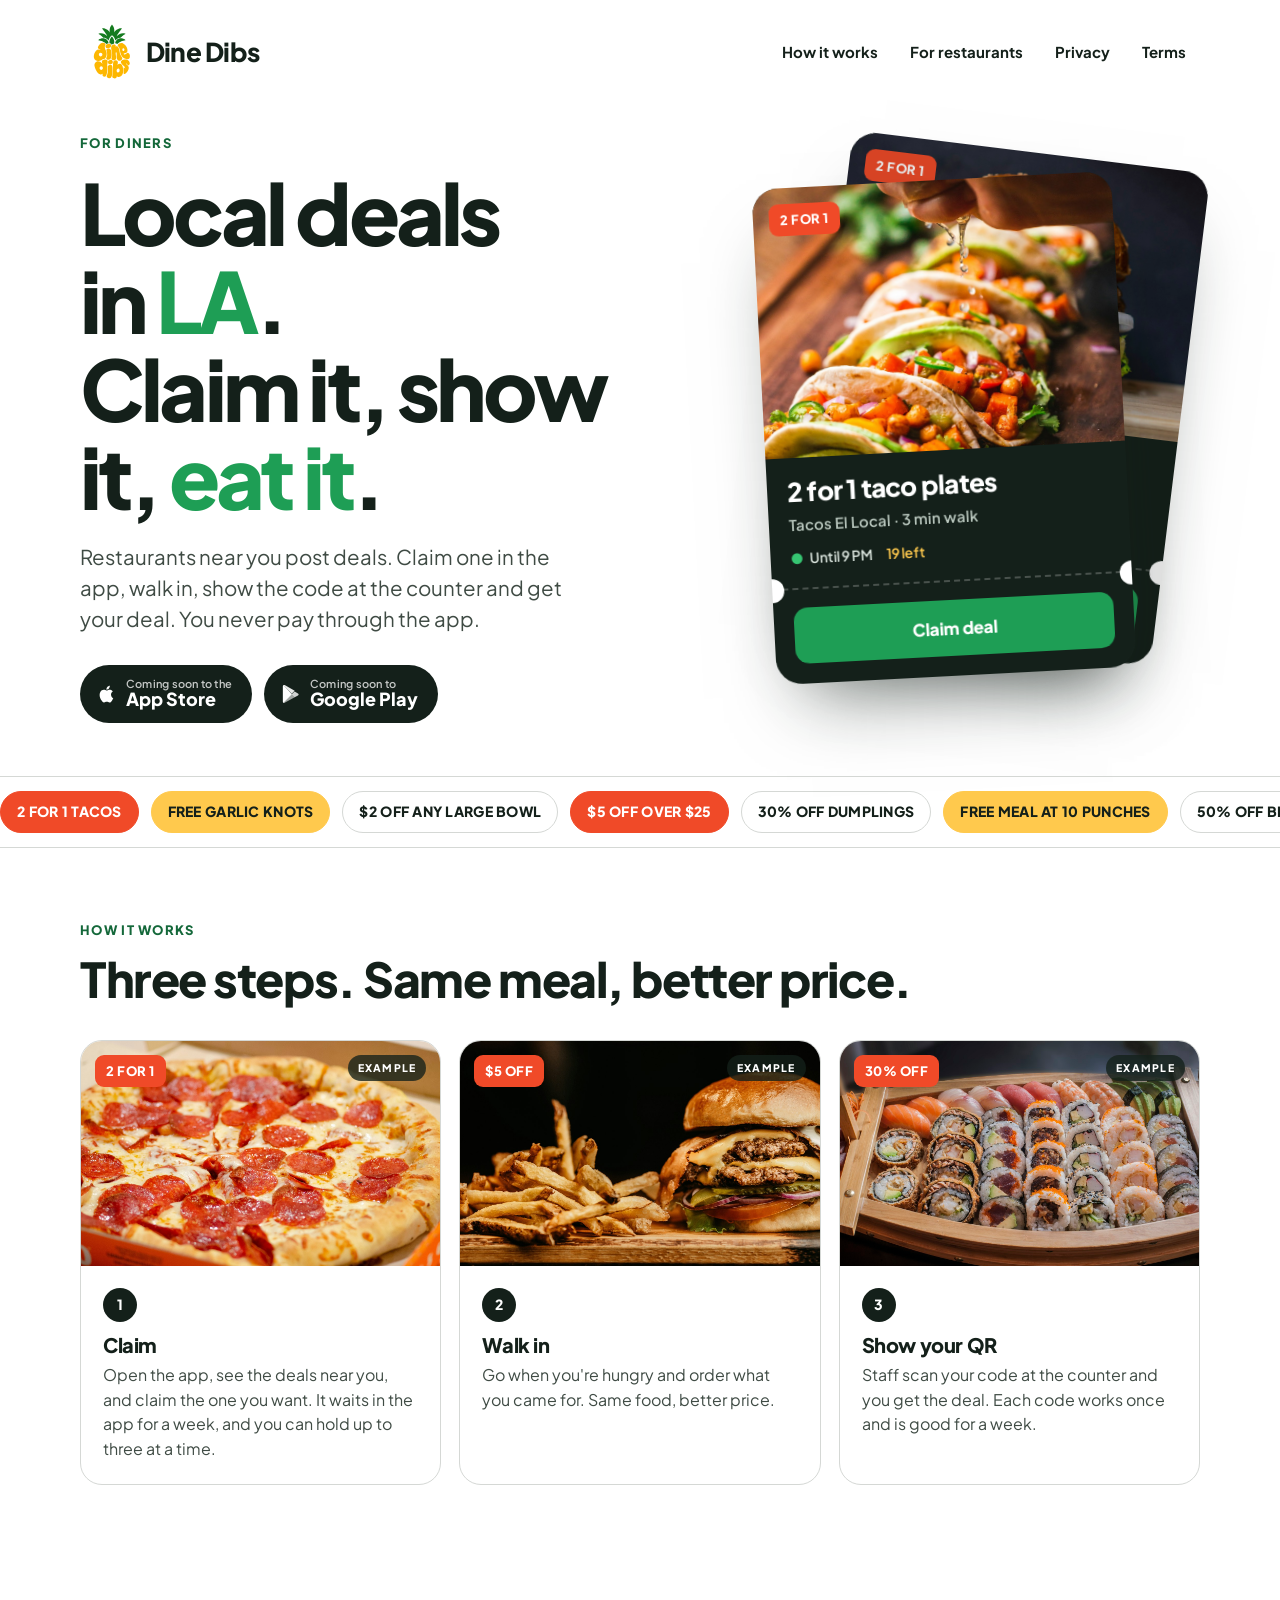
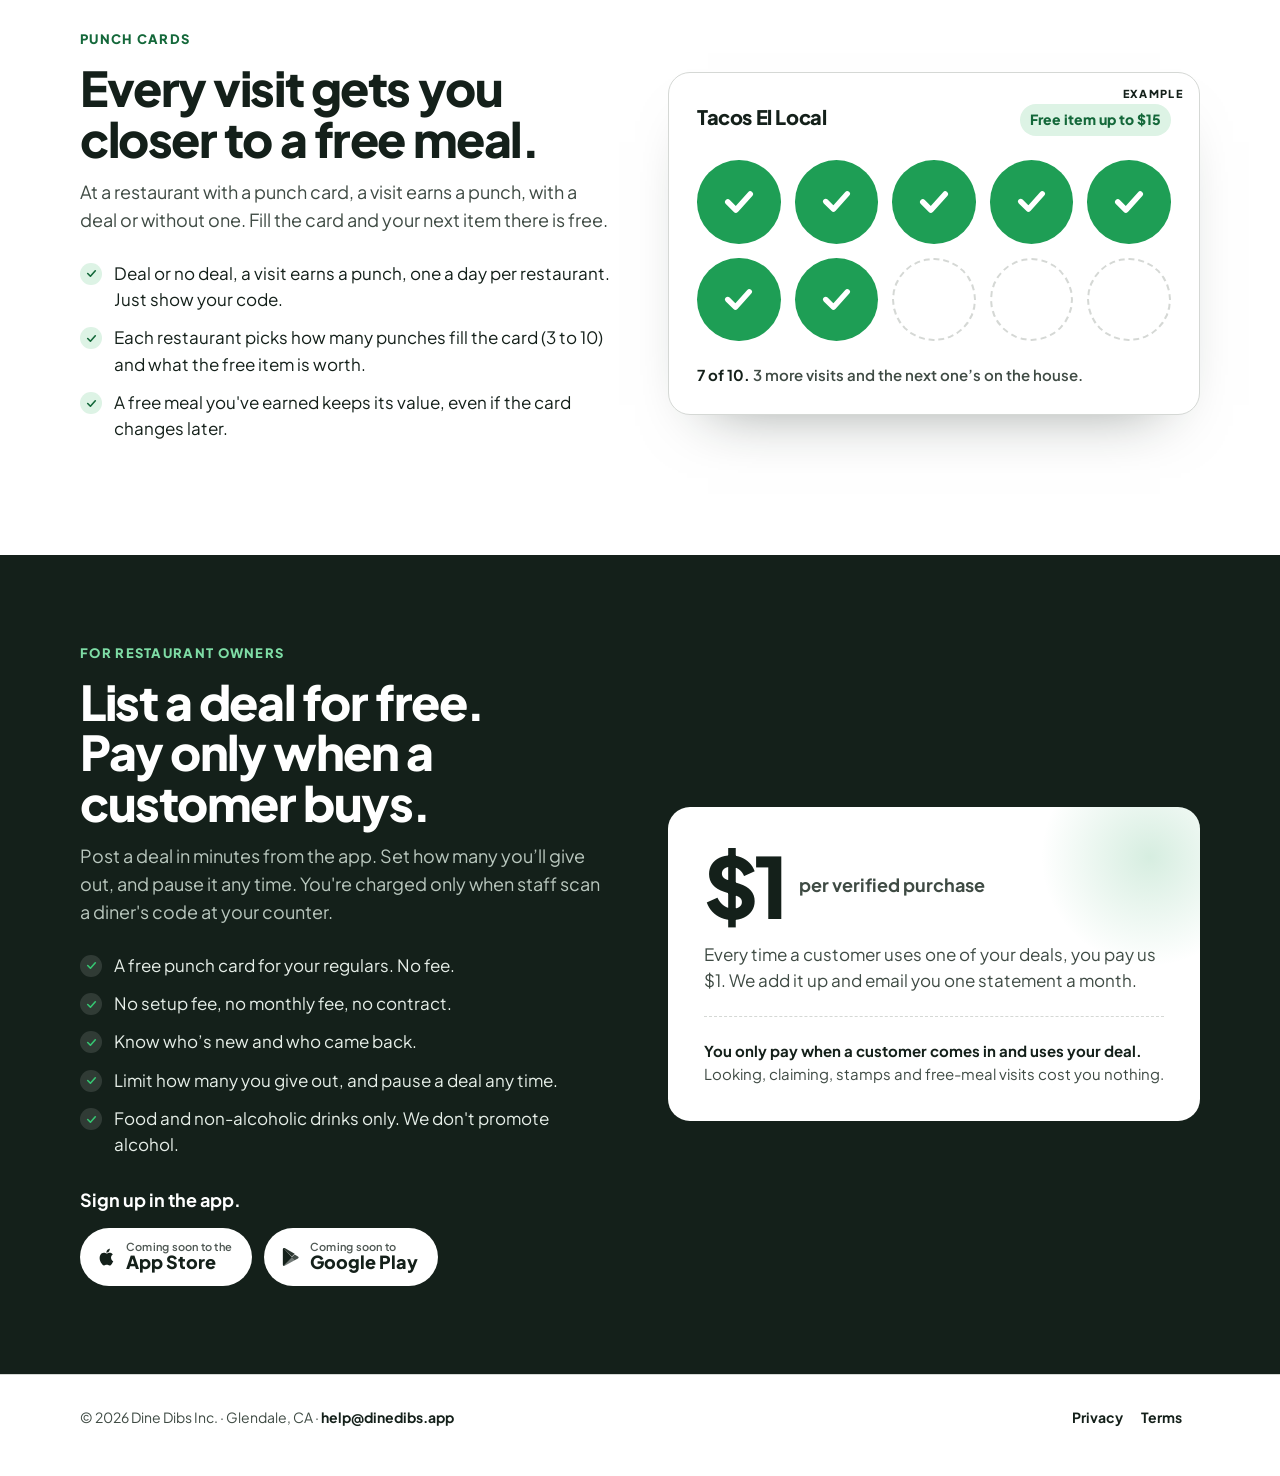
==== commit bbba794f: "Site from dinedibs/dinedibs@e3111eb" ====
--- a/index.html
+++ b/index.html
@@ -10,7 +10,7 @@
 <meta property="og:title" content="Dine Dibs · Local deals in Glendale">
 <meta property="og:description" content="Claim it. Show it. Eat it. Local restaurant deals in Glendale, CA.">
 <meta property="og:url" content="https://dinedibs.app/">
-<meta property="og:image" content="https://dinedibs.app/img/birria-tacos.jpg">
+<meta property="og:image" content="https://dinedibs.app/img/seed/tacos.jpg">
 <link rel="preconnect" href="https://fonts.googleapis.com">
 <link rel="preconnect" href="https://fonts.gstatic.com" crossorigin>
 <link rel="stylesheet" href="https://fonts.googleapis.com/css2?family=Plus+Jakarta+Sans:wght@400;600;700;800&display=swap">
@@ -53,9 +53,9 @@
         <span class="claim">Claim deal</span>
       </div>
       <div class="ticket front">
-        <div class="art"><img src="img/birria-tacos.jpg" alt=""><span class="badge">2 FOR 1</span></div>
+        <div class="art"><img src="img/seed/tacos.jpg" alt=""><span class="badge">2 FOR 1</span></div>
         <div class="body">
-          <div class="title">2 for 1 birria tacos</div>
+          <div class="title">2 for 1 taco plates</div>
           <div class="sub">Tacos El Local · 3 min walk</div>
           <div class="meta"><span class="live">Until 9 PM</span><span class="left">19 left</span></div>
         </div>
@@ -67,12 +67,12 @@
 
   <div class="marquee" aria-hidden="true">
     <div class="track">
-      <div class="set"><span class="hot">2 FOR 1 TACOS</span><span class="free">FREE GARLIC KNOTS</span><span>$2 OFF ANY LARGE BOWL</span><span class="hot">FIRST 20 TO ARRIVE</span><span>30% OFF DUMPLINGS</span><span class="free">FREE MEAL AT 10 PUNCHES</span><span>50% OFF BRUNCH</span><span class="hot">$5 OFF STEAK FRITES</span></div>
-      <div class="set" aria-hidden="true"><span class="hot">2 FOR 1 TACOS</span><span class="free">FREE GARLIC KNOTS</span><span>$2 OFF ANY LARGE BOWL</span><span class="hot">FIRST 20 TO ARRIVE</span><span>30% OFF DUMPLINGS</span><span class="free">FREE MEAL AT 10 PUNCHES</span><span>50% OFF BRUNCH</span><span class="hot">$5 OFF STEAK FRITES</span></div>
-      <div class="set" aria-hidden="true"><span class="hot">2 FOR 1 TACOS</span><span class="free">FREE GARLIC KNOTS</span><span>$2 OFF ANY LARGE BOWL</span><span class="hot">FIRST 20 TO ARRIVE</span><span>30% OFF DUMPLINGS</span><span class="free">FREE MEAL AT 10 PUNCHES</span><span>50% OFF BRUNCH</span><span class="hot">$5 OFF STEAK FRITES</span></div>
-      <div class="set" aria-hidden="true"><span class="hot">2 FOR 1 TACOS</span><span class="free">FREE GARLIC KNOTS</span><span>$2 OFF ANY LARGE BOWL</span><span class="hot">FIRST 20 TO ARRIVE</span><span>30% OFF DUMPLINGS</span><span class="free">FREE MEAL AT 10 PUNCHES</span><span>50% OFF BRUNCH</span><span class="hot">$5 OFF STEAK FRITES</span></div>
-      <div class="set" aria-hidden="true"><span class="hot">2 FOR 1 TACOS</span><span class="free">FREE GARLIC KNOTS</span><span>$2 OFF ANY LARGE BOWL</span><span class="hot">FIRST 20 TO ARRIVE</span><span>30% OFF DUMPLINGS</span><span class="free">FREE MEAL AT 10 PUNCHES</span><span>50% OFF BRUNCH</span><span class="hot">$5 OFF STEAK FRITES</span></div>
-      <div class="set" aria-hidden="true"><span class="hot">2 FOR 1 TACOS</span><span class="free">FREE GARLIC KNOTS</span><span>$2 OFF ANY LARGE BOWL</span><span class="hot">FIRST 20 TO ARRIVE</span><span>30% OFF DUMPLINGS</span><span class="free">FREE MEAL AT 10 PUNCHES</span><span>50% OFF BRUNCH</span><span class="hot">$5 OFF STEAK FRITES</span></div>
+      <div class="set"><span class="hot">2 FOR 1 TACOS</span><span class="free">FREE GARLIC KNOTS</span><span>$2 OFF ANY LARGE BOWL</span><span class="hot">$5 OFF OVER $25</span><span>30% OFF DUMPLINGS</span><span class="free">FREE MEAL AT 10 PUNCHES</span><span>50% OFF BRUNCH</span><span class="hot">$5 OFF STEAK FRITES</span></div>
+      <div class="set" aria-hidden="true"><span class="hot">2 FOR 1 TACOS</span><span class="free">FREE GARLIC KNOTS</span><span>$2 OFF ANY LARGE BOWL</span><span class="hot">$5 OFF OVER $25</span><span>30% OFF DUMPLINGS</span><span class="free">FREE MEAL AT 10 PUNCHES</span><span>50% OFF BRUNCH</span><span class="hot">$5 OFF STEAK FRITES</span></div>
+      <div class="set" aria-hidden="true"><span class="hot">2 FOR 1 TACOS</span><span class="free">FREE GARLIC KNOTS</span><span>$2 OFF ANY LARGE BOWL</span><span class="hot">$5 OFF OVER $25</span><span>30% OFF DUMPLINGS</span><span class="free">FREE MEAL AT 10 PUNCHES</span><span>50% OFF BRUNCH</span><span class="hot">$5 OFF STEAK FRITES</span></div>
+      <div class="set" aria-hidden="true"><span class="hot">2 FOR 1 TACOS</span><span class="free">FREE GARLIC KNOTS</span><span>$2 OFF ANY LARGE BOWL</span><span class="hot">$5 OFF OVER $25</span><span>30% OFF DUMPLINGS</span><span class="free">FREE MEAL AT 10 PUNCHES</span><span>50% OFF BRUNCH</span><span class="hot">$5 OFF STEAK FRITES</span></div>
+      <div class="set" aria-hidden="true"><span class="hot">2 FOR 1 TACOS</span><span class="free">FREE GARLIC KNOTS</span><span>$2 OFF ANY LARGE BOWL</span><span class="hot">$5 OFF OVER $25</span><span>30% OFF DUMPLINGS</span><span class="free">FREE MEAL AT 10 PUNCHES</span><span>50% OFF BRUNCH</span><span class="hot">$5 OFF STEAK FRITES</span></div>
+      <div class="set" aria-hidden="true"><span class="hot">2 FOR 1 TACOS</span><span class="free">FREE GARLIC KNOTS</span><span>$2 OFF ANY LARGE BOWL</span><span class="hot">$5 OFF OVER $25</span><span>30% OFF DUMPLINGS</span><span class="free">FREE MEAL AT 10 PUNCHES</span><span>50% OFF BRUNCH</span><span class="hot">$5 OFF STEAK FRITES</span></div>
     </div>
   </div>
 
--- a/style.css
+++ b/style.css
@@ -175,3 +175,17 @@
   section { padding-block: 52px; }
   .price .big { font-size: 64px; }
 }
+
+/* a shared deal (dinedibs.app/d/<id>, drawn by netlify/edge-functions/deal.ts) */
+.shared { width: min(520px, 100% - 40px); padding-block: 8px 72px; }
+.shared-card { border: 1.5px solid var(--line); border-radius: 26px; overflow: hidden; background: var(--card); }
+.shared-art { position: relative; aspect-ratio: 4 / 3; background: var(--tint); }
+.shared-art img { width: 100%; height: 100%; object-fit: cover; }
+.shared-art .badge { position: absolute; left: 16px; bottom: 16px; }
+.shared-body { padding: 22px 22px 26px; }
+.shared-body h1 { font-size: clamp(28px, 6vw, 34px); letter-spacing: -0.03em; line-height: 1.1; }
+.shared-place { margin-top: 10px; font-weight: 800; font-size: 18px; }
+.shared-facts { margin-top: 2px; color: var(--muted); font-size: 15px; }
+.shared-about { margin-top: 14px; color: var(--muted); }
+.shared-body .btn { width: 100%; margin-top: 22px; }
+.shared-how { margin-top: 12px; color: var(--muted); font-size: 14px; text-align: center; }
